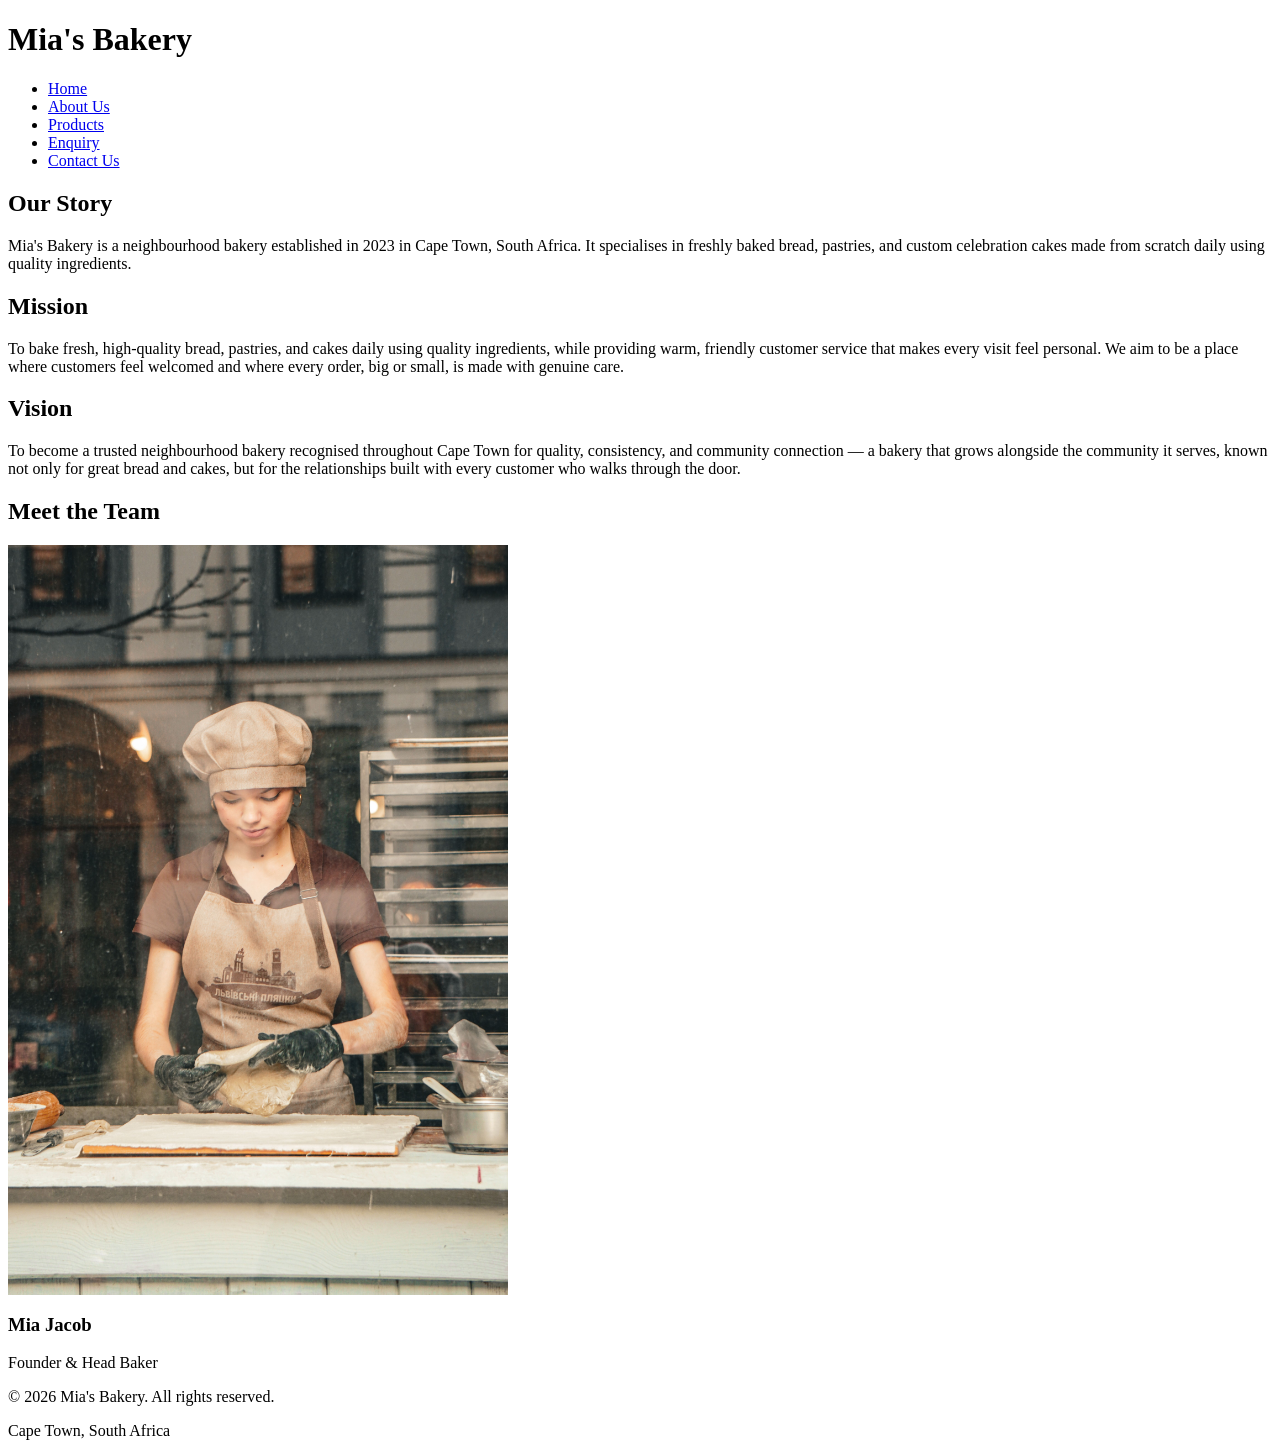
==== about.html @ 6510dd8f "Fix About Us content and add missing team photo" ====
<!DOCTYPE html>
<html lang="en">
<head>
  <meta charset="UTF-8">
  <meta name="viewport" content="width=device-width, initial-scale=1.0">
  <title>Mia's Bakery | About Us</title>
  <link rel="stylesheet" href="css/style.css">
</head>
<body>

  <header>
    <h1>Mia's Bakery</h1>
    <nav>
      <ul>
        <li><a href="index.html">Home</a></li>
        <li><a href="about.html">About Us</a></li>
        <li><a href="products.html">Products</a></li>
        <li><a href="enquiry.html">Enquiry</a></li>
        <li><a href="contact.html">Contact Us</a></li>
      </ul>
    </nav>
  </header>

  <main>

    <!-- History section -->
    <section id="history">
      <h2>Our Story</h2>
      <p>Mia's Bakery is a neighbourhood bakery established in 2023 in Cape Town, South Africa. It specialises in freshly baked bread, pastries, and custom celebration cakes made from scratch daily using quality ingredients.</p>
    </section>

    <!-- Mission and vision -->
    <section id="mission-vision">
      <h2>Mission</h2>
      <p>To bake fresh, high-quality bread, pastries, and cakes daily using quality ingredients, while providing warm, friendly customer service that makes every visit feel personal. We aim to be a place where customers feel welcomed and where every order, big or small, is made with genuine care.</p>

      <h2>Vision</h2>
      <p>To become a trusted neighbourhood bakery recognised throughout Cape Town for quality, consistency, and community connection — a bakery that grows alongside the community it serves, known not only for great bread and cakes, but for the relationships built with every customer who walks through the door.</p>
    </section>

    <!-- Team members placeholder -->
    <section id="team">
      <h2>Meet the Team</h2>
      <div class="team-member">
        <img src="images/team-portrait.jpg" alt="Baker kneading dough in an apron">
        <h3>Mia Jacob</h3>
        <p>Founder &amp; Head Baker</p>
      </div>
    </section>

  </main>

  <footer>
    <p>&copy; 2026 Mia's Bakery. All rights reserved.</p>
    <p>Cape Town, South Africa</p>
  </footer>

</body>
</html>
---- css/style.css ----
/* Styling for Mia's Bakery website — to be developed in Part 2 */

/* Basic image sizing so photos don't overflow the page before full Part 2 styling is applied */
img {
  max-width: 500px;
  width: 100%;
  height: auto;
  display: block;
}
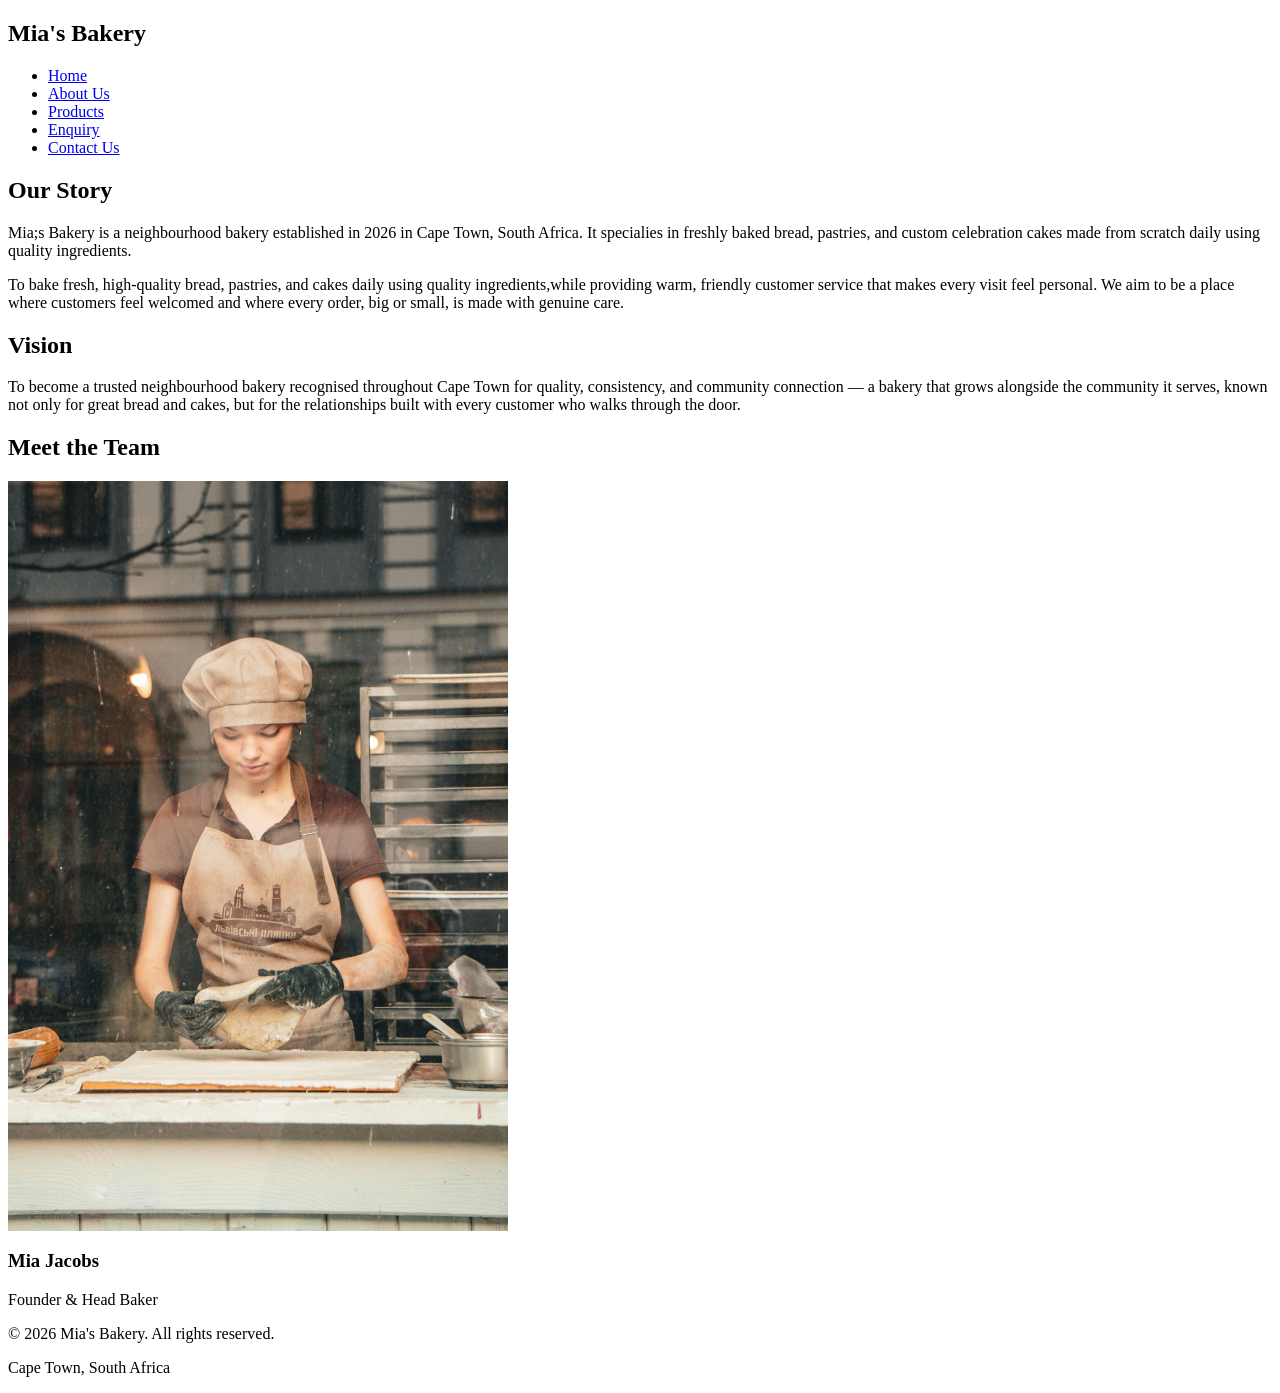
==== commit faa2cb74: "Rewrote HTML content for index, about, products, and enquiry pages" ====
--- a/about.html
+++ b/about.html
@@ -3,13 +3,14 @@
 <head>
   <meta charset="UTF-8">
   <meta name="viewport" content="width=device-width, initial-scale=1.0">
-  <title>Mia's Bakery | About Us</title>
+  <title>Mia's Bakery| About Us</title>
   <link rel="stylesheet" href="css/style.css">
 </head>
 <body>
 
-  <header>
-    <h1>Mia's Bakery</h1>
+  <!-- Header and navigation menu, presen on every page for consistent site-wide navigation -->
+   <head>
+    <h2>Mia's Bakery</h2>
     <nav>
       <ul>
         <li><a href="index.html">Home</a></li>
@@ -19,41 +20,40 @@
         <li><a href="contact.html">Contact Us</a></li>
       </ul>
     </nav>
-  </header>
+   </head>
+   <!-- Main content area for the About Us page -->
+    <main>
+      
+<!-- History scetion-->
+ <section id="history">
+  <h2>Our Story</h2>
+  <p>Mia;s Bakery is a neighbourhood bakery established in 2026 in Cape Town, South Africa. It specialies in freshly baked bread, pastries, and custom celebration cakes made from scratch daily using quality ingredients.</p>
+ </section>
 
-  <main>
+ <!-- Mission and Vision -->
+  <section id="mission-vision">
+    <p>To bake fresh, high-quality bread, pastries, and cakes daily using quality ingredients,while providing warm, friendly customer service that makes every visit feel personal. We aim to be a place where customers feel welcomed and where every order, big or small, is made with genuine care.</p>
 
-    <!-- History section -->
-    <section id="history">
-      <h2>Our Story</h2>
-      <p>Mia's Bakery is a neighbourhood bakery established in 2023 in Cape Town, South Africa. It specialises in freshly baked bread, pastries, and custom celebration cakes made from scratch daily using quality ingredients.</p>
-    </section>
+    <h2>Vision</h2>
+    <p>To become a trusted neighbourhood bakery recognised throughout Cape Town for quality, consistency, and community connection — a bakery that grows alongside the community it serves, known not only for great bread and cakes, but for the relationships built with every customer who walks through the door.</p>
+  </section>
 
-    <!-- Mission and vision -->
-    <section id="mission-vision">
-      <h2>Mission</h2>
-      <p>To bake fresh, high-quality bread, pastries, and cakes daily using quality ingredients, while providing warm, friendly customer service that makes every visit feel personal. We aim to be a place where customers feel welcomed and where every order, big or small, is made with genuine care.</p>
+  <!-- Team member -->
+   <section id="team">
+    <h2>Meet the Team</h2>
+    <div class="team member">
+      <img src="images/team-portrait.jpg"
+      alt="Baker kneading dough in an apron">
+      <h3>Mia Jacobs</h3>
+      <p>Founder &amp; Head Baker</p>
+    </div>
+   </section>
 
-      <h2>Vision</h2>
-      <p>To become a trusted neighbourhood bakery recognised throughout Cape Town for quality, consistency, and community connection — a bakery that grows alongside the community it serves, known not only for great bread and cakes, but for the relationships built with every customer who walks through the door.</p>
-    </section>
-
-    <!-- Team members placeholder -->
-    <section id="team">
-      <h2>Meet the Team</h2>
-      <div class="team-member">
-        <img src="images/team-portrait.jpg" alt="Baker kneading dough in an apron">
-        <h3>Mia Jacob</h3>
-        <p>Founder &amp; Head Baker</p>
-      </div>
-    </section>
-
-  </main>
-
-  <footer>
-    <p>&copy; 2026 Mia's Bakery. All rights reserved.</p>
-    <p>Cape Town, South Africa</p>
-  </footer>
-
+    </main>
+    <!-- Footer with contact details, present on every page -->
+     <footer>
+      <p>&copy; 2026 Mia's Bakery. All rights reserved.</p>
+      <p>Cape Town, South Africa</p>
+     </footer>
 </body>
-</html>
+</html>
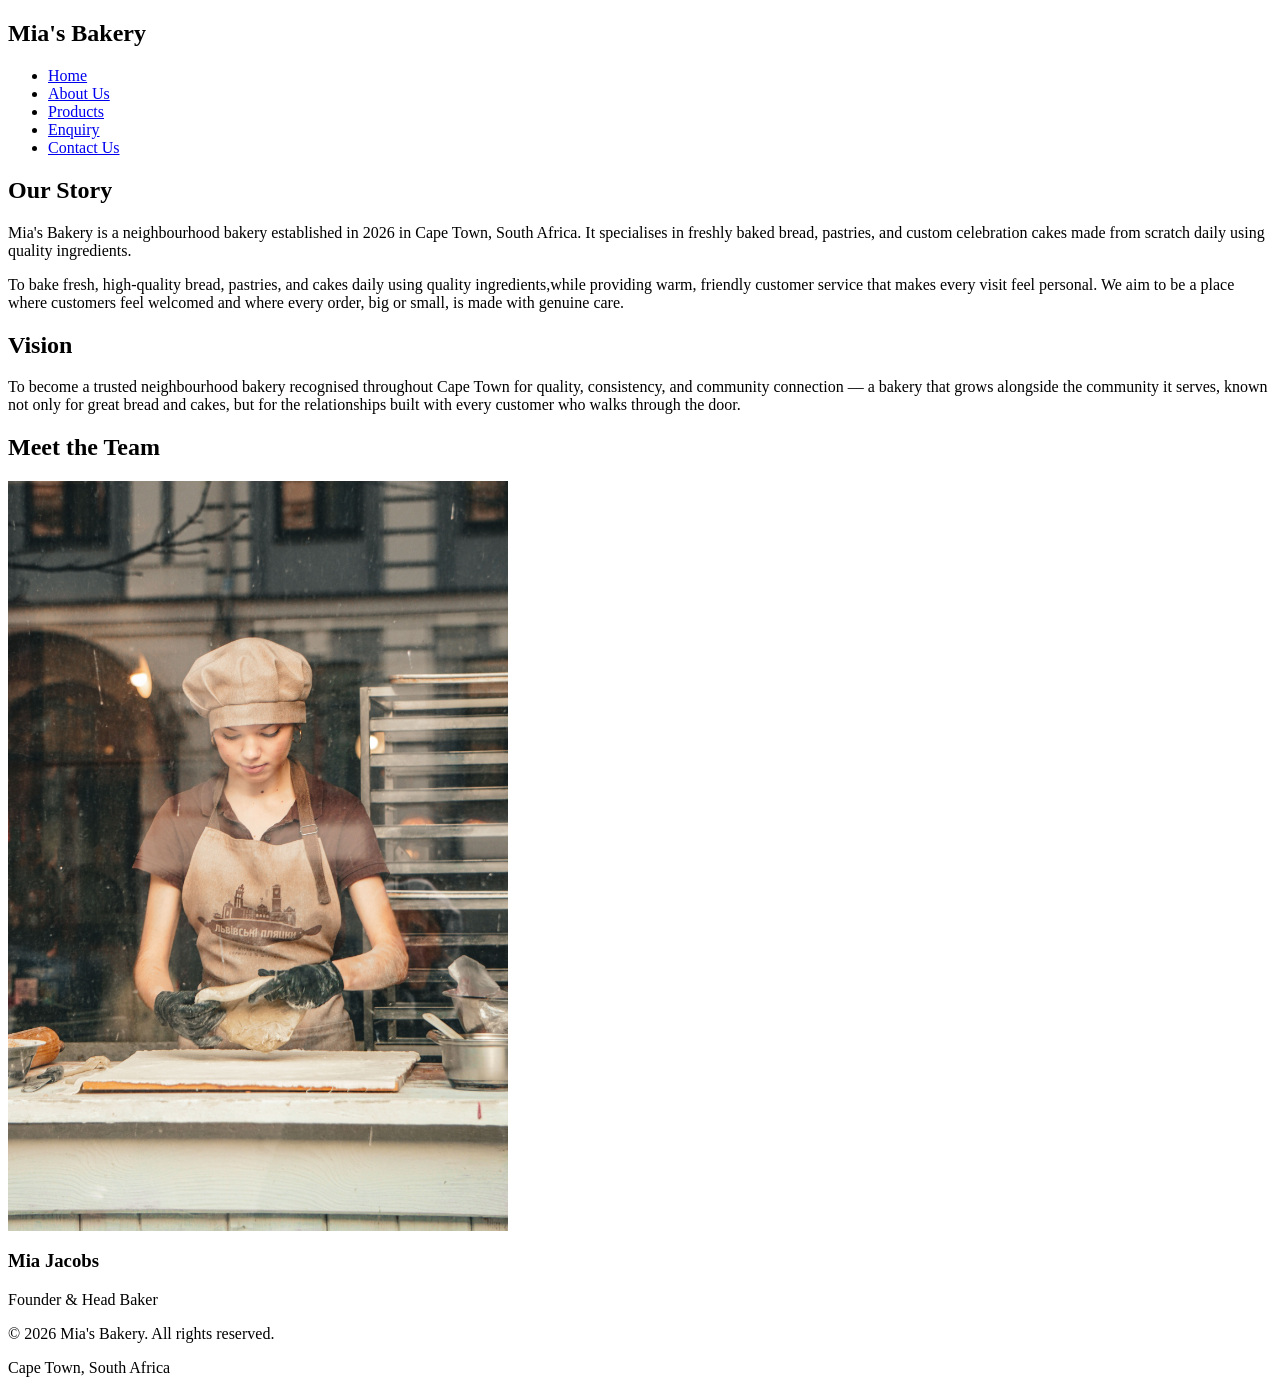
==== commit ec71766a: "Add sitemap and wireframe, update README, rewrite HTML content" ====
--- a/about.html
+++ b/about.html
@@ -27,7 +27,7 @@
 <!-- History scetion-->
  <section id="history">
   <h2>Our Story</h2>
-  <p>Mia;s Bakery is a neighbourhood bakery established in 2026 in Cape Town, South Africa. It specialies in freshly baked bread, pastries, and custom celebration cakes made from scratch daily using quality ingredients.</p>
+  <p>Mia's Bakery is a neighbourhood bakery established in 2026 in Cape Town, South Africa. It specialises in freshly baked bread, pastries, and custom celebration cakes made from scratch daily using quality ingredients.</p>
  </section>
 
  <!-- Mission and Vision -->
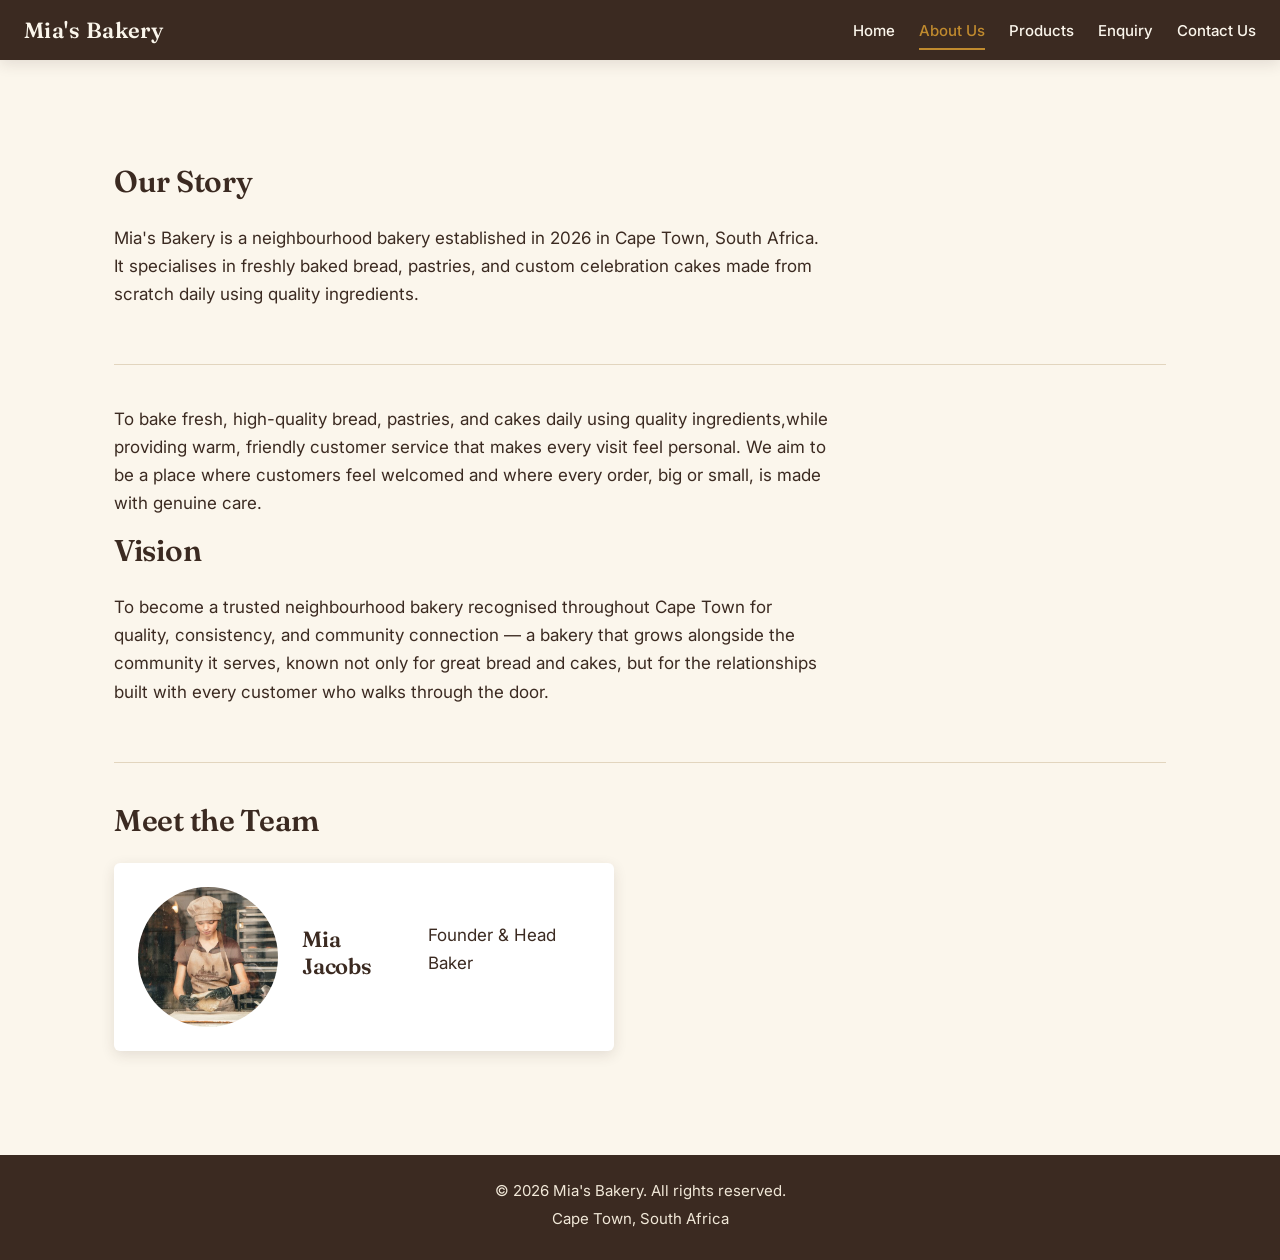
==== commit ec30a8ae: "Part 2: CSS styling, responsive design, and Part 1 corrections" ====
--- a/about.html
+++ b/about.html
@@ -4,23 +4,26 @@
   <meta charset="UTF-8">
   <meta name="viewport" content="width=device-width, initial-scale=1.0">
   <title>Mia's Bakery| About Us</title>
+  <link rel="preconnect" href="https://fonts.googleapis.com">
+  <link rel="preconnect" href="https://fonts.gstatic.com" crossorigin>
+  <link href="https://fonts.googleapis.com/css2?family=Fraunces:opsz,wght@9..144,400;9..144,600;9..144,700&family=Inter:wght@400;500;600&display=swap" rel="stylesheet">
   <link rel="stylesheet" href="css/style.css">
 </head>
 <body>
 
-  <!-- Header and navigation menu, presen on every page for consistent site-wide navigation -->
-   <head>
-    <h2>Mia's Bakery</h2>
+  <!-- Header and navigation menu, present on every page for consistent site-wide navigation -->
+   <header>
+    <h1>Mia's Bakery</h1>
     <nav>
       <ul>
         <li><a href="index.html">Home</a></li>
-        <li><a href="about.html">About Us</a></li>
+        <li><a href="about.html" class="active">About Us</a></li>
         <li><a href="products.html">Products</a></li>
         <li><a href="enquiry.html">Enquiry</a></li>
         <li><a href="contact.html">Contact Us</a></li>
       </ul>
     </nav>
-   </head>
+   </header>
    <!-- Main content area for the About Us page -->
     <main>
       
@@ -41,9 +44,11 @@
   <!-- Team member -->
    <section id="team">
     <h2>Meet the Team</h2>
-    <div class="team member">
-      <img src="images/team-portrait.jpg"
-      alt="Baker kneading dough in an apron">
+    <div class="team-member">
+      <img src="images/responsive/team-portrait-900.jpg"
+        srcset="images/responsive/team-portrait-480.jpg 480w, images/responsive/team-portrait-900.jpg 900w, images/responsive/team-portrait-1600.jpg 1600w"
+        sizes="(max-width: 600px) 90vw, 300px"
+        alt="Baker kneading dough in an apron">
       <h3>Mia Jacobs</h3>
       <p>Founder &amp; Head Baker</p>
     </div>
--- a/css/style.css
+++ b/css/style.css
@@ -1,9 +1,587 @@
-/* Styling for Mia's Bakery website — to be developed in Part 2 */
-
-/* Basic image sizing so photos don't overflow the page before full Part 2 styling is applied */
+/* =========================================================
+   MIA'S BAKERY — STYLESHEET
+   Part 2: CSS Styling and Responsive Design
+   Author: Sisanda Martins (ST10376718)
+   =========================================================
+   Contents:
+   1. CSS Reset
+   2. Design Tokens (custom properties)
+   3. Base Styles & Typography
+   4. Header & Navigation
+   5. Buttons
+   6. Hero Section (Home page)
+   7. Generic Content Sections
+   8. Products Page (grid layout)
+   9. About Page (history / mission-vision / team)
+   10. Contact Page (locations / map / form)
+   11. Forms (shared: Contact + Enquiry)
+   12. Footer
+   13. Responsive Design — Tablet & Mobile breakpoints
+   ========================================================= */
+
+
+/* ---------------------------------------------------------
+   1. CSS RESET
+   A minimal reset so the site looks consistent across
+   different browsers, which each ship different default
+   margins/paddings on elements like headings, lists and forms.
+--------------------------------------------------------- */
+*,
+*::before,
+*::after {
+  box-sizing: border-box; /* padding/border no longer add to element width — makes layout maths predictable */
+  margin: 0;
+  padding: 0;
+}
+
+html {
+  scroll-behavior: smooth;
+}
+
 img {
+  max-width: 100%;
+  height: auto;
+  display: block; /* removes the small gap browsers add under inline images */
+}
+
+ul {
+  list-style: none;
+}
+
+a {
+  text-decoration: none;
+  color: inherit;
+}
+
+button,
+input,
+select,
+textarea {
+  font: inherit; /* form elements don't inherit font by default in most browsers */
+}
+
+
+/* ---------------------------------------------------------
+   2. DESIGN TOKENS
+   Central place for the colour palette, type scale and
+   spacing scale. Changing a value here cascades through the
+   whole site — this is "the cascade" doing the heavy lifting
+   so we don't need to repeat values in dozens of selectors.
+--------------------------------------------------------- */
+:root {
+  /* Colour palette — warm bakery tones inspired by crust, dough and kraft packaging */
+  --colour-crust:      #3B2A21; /* dark roasted-crust brown — header/footer, headings */
+  --colour-crust-soft: #5C4433; /* lighter brown for secondary text on dark backgrounds */
+  --colour-cherry:     #7A2E27; /* deep cherry-compote red — primary accent, buttons, links */
+  --colour-cherry-dark:#5E211C; /* hover state for the cherry accent */
+  --colour-gold:       #C08A2E; /* toasted-crust gold — secondary accent, prices, highlights */
+  --colour-cream:      #FBF6EC; /* warm paper background */
+  --colour-cream-alt:  #F1E8D8; /* slightly deeper cream for alternating sections/cards */
+  --colour-white:      #FFFFFF;
+  --colour-border:     #E2D5BE;
+
+  /* Typography */
+  --font-display: "Fraunces", Georgia, serif;
+  --font-body: "Inter", -apple-system, BlinkMacSystemFont, "Segoe UI", sans-serif;
+
+  /* Type scale (rem-based so it responds to the user's browser font-size settings) */
+  --fs-sm:   0.9375rem;  /* 15px  — small print, labels */
+  --fs-base: 1.0625rem;  /* 17px  — body text */
+  --fs-md:   1.375rem;   /* 22px  — card titles */
+  --fs-lg:   1.875rem;   /* 30px  — section headings */
+  --fs-xl:   2.75rem;    /* 44px  — page/hero heading */
+  --fs-xxl:  3.5rem;     /* 56px  — hero heading on large screens */
+
+  /* Spacing scale (used for margin/padding/gap throughout) */
+  --space-1: 0.5rem;
+  --space-2: 1rem;
+  --space-3: 1.5rem;
+  --space-4: 2.5rem;
+  --space-5: 4rem;
+
+  /* Shared layout values */
+  --max-width: 1100px;
+  --radius: 6px;
+  --shadow: 0 4px 14px rgba(59, 42, 33, 0.12);
+}
+
+
+/* ---------------------------------------------------------
+   3. BASE STYLES & TYPOGRAPHY
+   Set once on body/headings and inherited everywhere else —
+   this is the cascade in action: one rule, site-wide effect.
+--------------------------------------------------------- */
+body {
+  font-family: var(--font-body);
+  font-size: var(--fs-base);
+  line-height: 1.65;
+  color: var(--colour-crust);
+  background-color: var(--colour-cream);
+}
+
+h1, h2, h3 {
+  font-family: var(--font-display);
+  font-weight: 600;
+  line-height: 1.2;
+  color: var(--colour-crust);
+  letter-spacing: -0.01em;
+}
+
+h2 {
+  font-size: var(--fs-lg);
+  margin-bottom: var(--space-3);
+}
+
+h3 {
+  font-size: var(--fs-md);
+  margin-bottom: var(--space-1);
+}
+
+p {
+  margin-bottom: var(--space-2);
+  max-width: 65ch; /* keeps paragraphs a comfortable reading width */
+}
+
+main {
+  display: block;
+  max-width: var(--max-width);
+  margin: 0 auto;
+  padding: var(--space-5) var(--space-3);
+}
+
+
+/* ---------------------------------------------------------
+   4. HEADER & NAVIGATION
+   Flexbox lays the logo and nav side by side and handles
+   vertical centring without any manual positioning.
+--------------------------------------------------------- */
+header {
+  background-color: var(--colour-crust);
+  color: var(--colour-cream);
+  position: sticky;
+  top: 0;
+  z-index: 10;
+  box-shadow: var(--shadow);
+}
+
+header,
+header nav ul {
+  display: flex;
+}
+
+header {
+  align-items: center;
+  justify-content: space-between;
+  flex-wrap: wrap;
+  padding: var(--space-2) var(--space-3);
+  gap: var(--space-2);
+}
+
+header h1 {
+  font-size: var(--fs-md);
+  color: var(--colour-cream);
+  letter-spacing: 0.02em;
+}
+
+header nav ul {
+  gap: var(--space-3);
+  flex-wrap: wrap;
+}
+
+header nav a {
+  font-size: var(--fs-sm);
+  font-weight: 500;
+  padding: var(--space-1) 0;
+  border-bottom: 2px solid transparent;
+  transition: border-color 0.2s ease, color 0.2s ease;
+}
+
+header nav a:hover,
+header nav a:focus-visible {
+  border-bottom-color: var(--colour-gold);
+  color: var(--colour-gold);
+}
+
+/* Highlights whichever page the visitor is currently on */
+header nav a.active {
+  border-bottom-color: var(--colour-gold);
+  color: var(--colour-gold);
+}
+
+
+/* ---------------------------------------------------------
+   5. BUTTONS
+   Shared button styling with clear interactive states, as
+   required by the brief (:hover, :focus, :active).
+--------------------------------------------------------- */
+.btn {
+  display: inline-block;
+  background-color: var(--colour-cherry);
+  color: var(--colour-white);
+  font-weight: 600;
+  font-size: var(--fs-sm);
+  padding: 0.85em 1.8em;
+  border-radius: var(--radius);
+  border: none;
+  cursor: pointer;
+  transition: background-color 0.2s ease, transform 0.15s ease;
+}
+
+.btn:hover,
+.btn:focus-visible {
+  background-color: var(--colour-cherry-dark);
+}
+
+.btn:active {
+  transform: translateY(1px);
+}
+
+.btn-secondary {
+  background-color: transparent;
+  color: var(--colour-cherry);
+  border: 2px solid var(--colour-cherry);
+}
+
+.btn-secondary:hover,
+.btn-secondary:focus-visible {
+  background-color: var(--colour-cherry);
+  color: var(--colour-white);
+}
+
+
+/* ---------------------------------------------------------
+   6. HERO SECTION (Home page)
+   CSS Grid stacks the image and the text card in the same
+   grid cell so the caption card overlaps the photograph —
+   the site's one distinctive signature element, styled like
+   a paper price-ticket pinned onto the display case photo.
+--------------------------------------------------------- */
+#hero {
+  display: grid;
+  grid-template-columns: 1fr;
+  grid-template-rows: 1fr;
+  min-height: 60vh;
+}
+
+#hero img,
+#hero .hero-content {
+  grid-column: 1;
+  grid-row: 1;
+}
+
+#hero img {
+  width: 100%;
+  height: 100%;
+  object-fit: cover;
+}
+
+#hero .hero-content {
+  align-self: end;
+  justify-self: start;
+  background-color: var(--colour-cream);
+  border-top: 4px solid var(--colour-gold);
+  box-shadow: var(--shadow);
+  max-width: 480px;
+  margin: 0 var(--space-3) var(--space-3);
+  padding: var(--space-3);
+}
+
+#hero .hero-content h2 {
+  font-size: var(--fs-xl);
+  margin-bottom: var(--space-2);
+}
+
+
+/* ---------------------------------------------------------
+   7. GENERIC CONTENT SECTIONS
+   Applies to #intro and #highlights on the home page, plus
+   #history, #mission-vision on the About page — one set of
+   selectors styling several sections (cascade again).
+--------------------------------------------------------- */
+#intro,
+#highlights,
+#history,
+#mission-vision {
+  padding: var(--space-4) 0;
+  border-bottom: 1px solid var(--colour-border);
+}
+
+#highlights ul {
+  display: flex;
+  gap: var(--space-2);
+  flex-wrap: wrap;
+  margin: var(--space-2) 0 var(--space-3);
+}
+
+#highlights li {
+  background-color: var(--colour-cream-alt);
+  border: 1px solid var(--colour-border);
+  border-radius: var(--radius);
+  padding: var(--space-1) var(--space-3);
+  font-weight: 500;
+}
+
+
+/* ---------------------------------------------------------
+   8. PRODUCTS PAGE — CSS GRID LAYOUT
+--------------------------------------------------------- */
+.product-grid {
+  display: grid;
+  grid-template-columns: repeat(3, 1fr);
+  gap: var(--space-3);
+  margin-top: var(--space-4);
+}
+
+.product {
+  background-color: var(--colour-white);
+  border-radius: var(--radius);
+  overflow: hidden;
+  box-shadow: var(--shadow);
+  display: flex;
+  flex-direction: column;
+  transition: transform 0.2s ease, box-shadow 0.2s ease;
+}
+
+.product:hover {
+  transform: translateY(-4px);
+  box-shadow: 0 8px 20px rgba(59, 42, 33, 0.18);
+}
+
+.product img {
+  aspect-ratio: 4 / 3;
+  object-fit: cover;
+}
+
+.product h3,
+.product p {
+  padding-left: var(--space-2);
+  padding-right: var(--space-2);
+}
+
+.product h3 {
+  margin-top: var(--space-2);
+}
+
+.price {
+  display: inline-block;
+  align-self: flex-start;
+  margin: var(--space-1) var(--space-2) var(--space-2);
+  background-color: var(--colour-gold);
+  color: var(--colour-crust);
+  font-weight: 600;
+  font-size: var(--fs-sm);
+  padding: 0.3em 0.9em;
+  border-radius: 999px; /* pill-shaped price tag */
+}
+
+
+/* ---------------------------------------------------------
+   9. ABOUT PAGE — TEAM MEMBER CARD
+--------------------------------------------------------- */
+#team {
+  padding: var(--space-4) 0;
+}
+
+.team-member {
+  display: flex;
+  align-items: center;
+  gap: var(--space-3);
+  background-color: var(--colour-white);
+  border-radius: var(--radius);
+  box-shadow: var(--shadow);
+  padding: var(--space-3);
   max-width: 500px;
+}
+
+.team-member img {
+  width: 140px;
+  height: 140px;
+  border-radius: 50%;
+  object-fit: cover;
+  flex-shrink: 0;
+}
+
+
+/* ---------------------------------------------------------
+   10. CONTACT PAGE — LOCATIONS & MAP
+--------------------------------------------------------- */
+#locations {
+  display: flex;
+  gap: var(--space-3);
+  flex-wrap: wrap;
+  margin-bottom: var(--space-4);
+}
+
+.location {
+  background-color: var(--colour-white);
+  border-left: 4px solid var(--colour-gold);
+  border-radius: var(--radius);
+  box-shadow: var(--shadow);
+  padding: var(--space-3);
+  flex: 1 1 280px;
+}
+
+#map {
+  background-color: var(--colour-cream-alt);
+  border: 1px dashed var(--colour-border);
+  border-radius: var(--radius);
+  padding: var(--space-4);
+  text-align: center;
+  margin-bottom: var(--space-4);
+}
+
+
+/* ---------------------------------------------------------
+   11. FORMS (shared by Contact + Enquiry pages)
+--------------------------------------------------------- */
+.site-form {
+  display: flex;
+  flex-direction: column;
+  gap: var(--space-1);
+  max-width: 500px;
+  background-color: var(--colour-white);
+  border-radius: var(--radius);
+  box-shadow: var(--shadow);
+  padding: var(--space-3);
+}
+
+.site-form label {
+  font-weight: 600;
+  font-size: var(--fs-sm);
+  margin-top: var(--space-1);
+}
+
+.site-form input,
+.site-form select,
+.site-form textarea {
   width: 100%;
-  height: auto;
-  display: block;
-}
+  padding: 0.7em;
+  border: 1px solid var(--colour-border);
+  border-radius: var(--radius);
+  background-color: var(--colour-cream);
+  color: var(--colour-crust);
+  transition: border-color 0.2s ease, box-shadow 0.2s ease;
+}
+
+.site-form input:focus,
+.site-form select:focus,
+.site-form textarea:focus {
+  outline: none;
+  border-color: var(--colour-cherry);
+  box-shadow: 0 0 0 3px rgba(122, 46, 39, 0.15);
+}
+
+.site-form button {
+  margin-top: var(--space-2);
+  align-self: flex-start;
+  background-color: var(--colour-cherry);
+  color: var(--colour-white);
+  font-weight: 600;
+  padding: 0.85em 1.8em;
+  border: none;
+  border-radius: var(--radius);
+  cursor: pointer;
+  transition: background-color 0.2s ease;
+}
+
+.site-form button:hover,
+.site-form button:focus-visible {
+  background-color: var(--colour-cherry-dark);
+}
+
+.site-form button:active {
+  transform: translateY(1px);
+}
+
+
+/* ---------------------------------------------------------
+   12. FOOTER
+--------------------------------------------------------- */
+footer {
+  background-color: var(--colour-crust);
+  color: var(--colour-cream-alt);
+  text-align: center;
+  padding: var(--space-3);
+  font-size: var(--fs-sm);
+}
+
+footer p {
+  max-width: none;
+  margin-bottom: 0.25rem;
+}
+
+
+/* ===========================================================
+   13. RESPONSIVE DESIGN
+   Desktop styles above are the default. These media queries
+   adapt the layout down for tablet and mobile breakpoints,
+   switching multi-column layouts to single-column, and
+   reducing font sizes and spacing for smaller viewports.
+   =========================================================== */
+
+/* ---- Tablet: 900px and below ---- */
+@media (max-width: 900px) {
+  :root {
+    --fs-xl: 2.25rem;
+    --fs-lg: 1.6rem;
+  }
+
+  .product-grid {
+    grid-template-columns: repeat(2, 1fr); /* 3 columns -> 2 on tablet */
+  }
+
+  #hero {
+    min-height: 50vh;
+  }
+
+  #hero .hero-content {
+    max-width: 90%;
+  }
+}
+
+/* ---- Mobile: 600px and below ---- */
+@media (max-width: 600px) {
+  :root {
+    --fs-xl: 1.85rem;
+    --fs-lg: 1.4rem;
+    --fs-md: 1.2rem;
+  }
+
+  main {
+    padding: var(--space-4) var(--space-2);
+  }
+
+  /* Header stacks the logo above the nav instead of sitting side by side */
+  header {
+    flex-direction: column;
+    align-items: flex-start;
+  }
+
+  header nav ul {
+    gap: var(--space-2);
+    width: 100%;
+    justify-content: space-between;
+  }
+
+  .product-grid {
+    grid-template-columns: 1fr; /* single column on mobile */
+  }
+
+  #locations {
+    flex-direction: column;
+  }
+
+  .team-member {
+    flex-direction: column;
+    text-align: center;
+  }
+
+  #hero .hero-content {
+    margin: 0 var(--space-2) var(--space-2);
+    padding: var(--space-2);
+  }
+
+  #hero .hero-content h2 {
+    font-size: var(--fs-xl);
+  }
+}
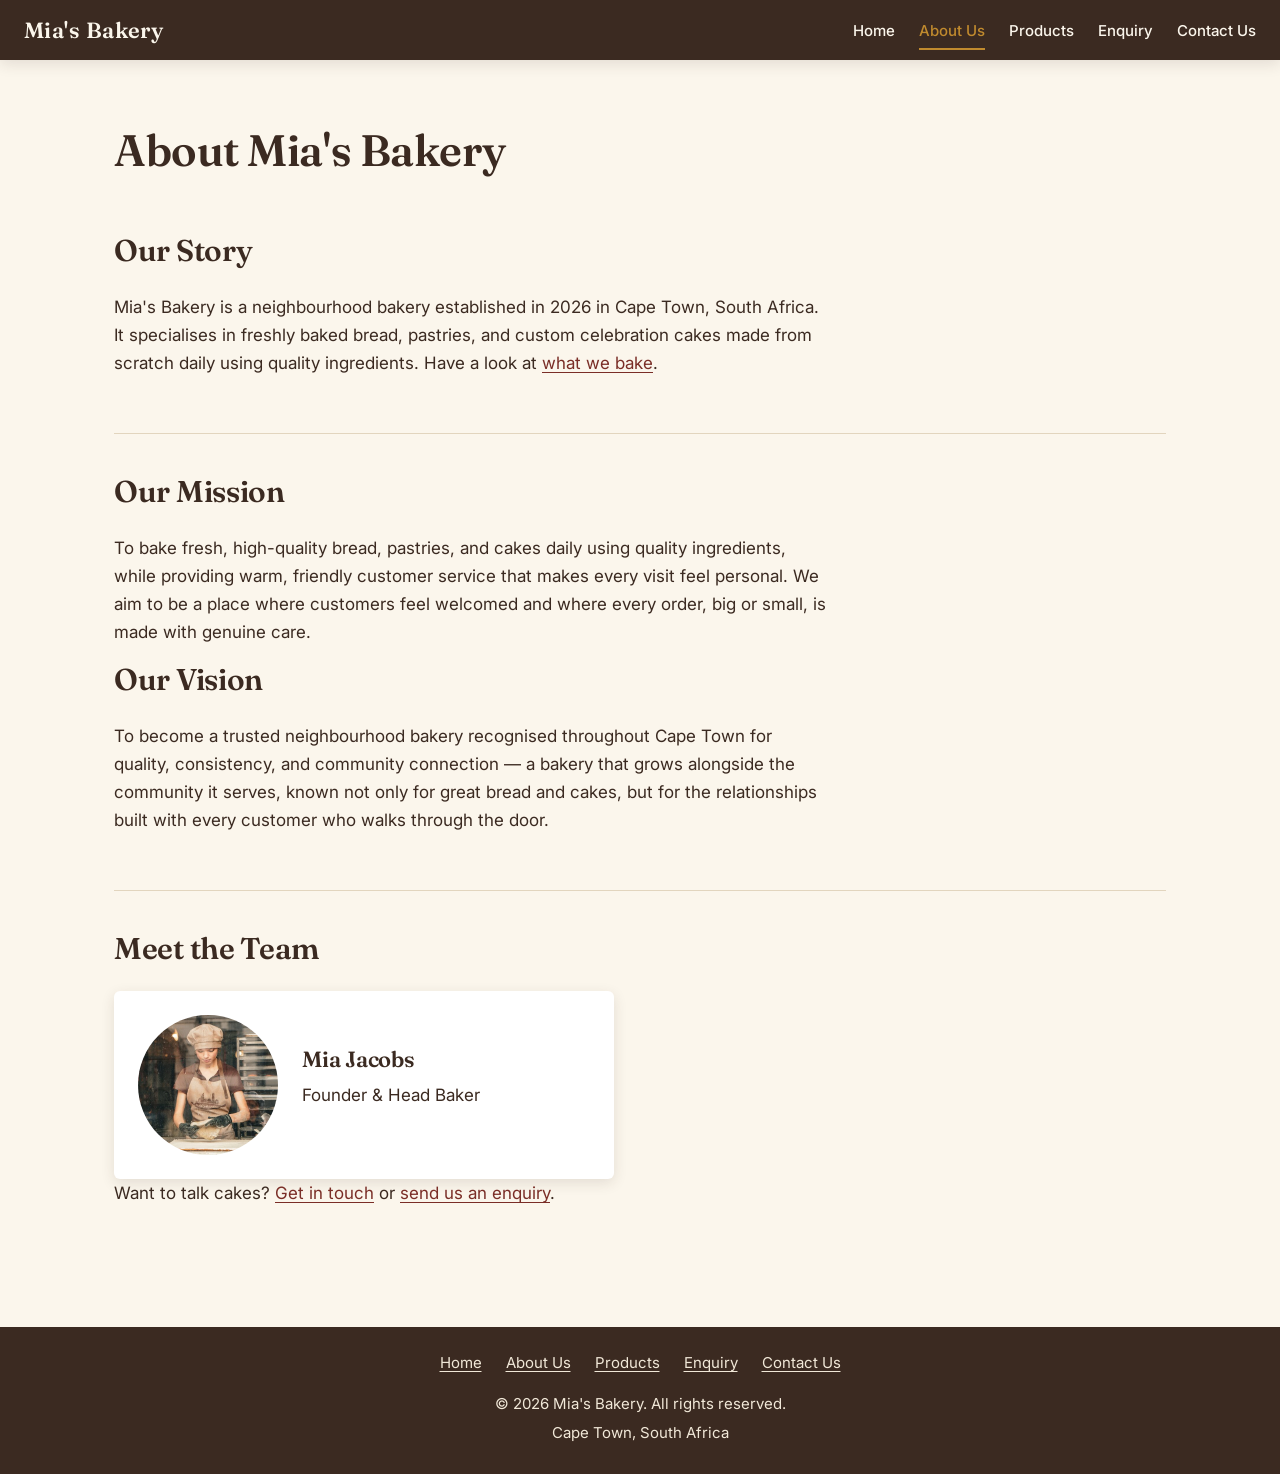
==== commit 592e6dca: "Part 3: JavaScript features, form validation, SEO and Part 2 feedback fixes" ====
--- a/about.html
+++ b/about.html
@@ -3,62 +3,104 @@
 <head>
   <meta charset="UTF-8">
   <meta name="viewport" content="width=device-width, initial-scale=1.0">
-  <title>Mia's Bakery| About Us</title>
+  <title>About Us | Mia's Bakery, a Cape Town Neighbourhood Bakery</title>
+  <meta name="description" content="Meet Mia's Bakery: our story, mission and vision, and the baker behind our fresh bread, pastries and celebration cakes in Cape Town.">
+  <meta name="author" content="Mia's Bakery">
+  <meta name="theme-color" content="#3B2A21">
+  <link rel="canonical" href="https://sanda218.github.io/Sisanda/about.html">
+
+  <!-- Open Graph / social sharing (off-page SEO) -->
+  <meta property="og:type" content="website">
+  <meta property="og:site_name" content="Mia's Bakery">
+  <meta property="og:title" content="About Us | Mia's Bakery, a Cape Town Neighbourhood Bakery">
+  <meta property="og:description" content="Meet Mia's Bakery: our story, mission and vision, and the baker behind our fresh bread, pastries and celebration cakes in Cape Town.">
+  <meta property="og:url" content="https://sanda218.github.io/Sisanda/about.html">
+  <meta property="og:image" content="https://sanda218.github.io/Sisanda/images/responsive/product-bread-1600.jpg">
+  <meta property="og:image:alt" content="Sliced sourdough bread loaves on a wooden board">
+  <meta name="twitter:card" content="summary_large_image">
+
+  <link rel="icon" href="data:image/svg+xml,%3Csvg xmlns='http://www.w3.org/2000/svg' viewBox='0 0 100 100'%3E%3Ctext y='.9em' font-size='90'%3E%F0%9F%A5%90%3C/text%3E%3C/svg%3E">
+  <!-- Adds a "js" class so CSS can show JavaScript-only features (hamburger menu, accordion) without hiding content for visitors with JavaScript off -->
+  <script>document.documentElement.classList.add('js');</script>
   <link rel="preconnect" href="https://fonts.googleapis.com">
   <link rel="preconnect" href="https://fonts.gstatic.com" crossorigin>
   <link href="https://fonts.googleapis.com/css2?family=Fraunces:opsz,wght@9..144,400;9..144,600;9..144,700&family=Inter:wght@400;500;600&display=swap" rel="stylesheet">
   <link rel="stylesheet" href="css/style.css">
 </head>
 <body>
+  <a class="skip-link" href="#main">Skip to main content</a>
 
   <!-- Header and navigation menu, present on every page for consistent site-wide navigation -->
-   <header>
-    <h1>Mia's Bakery</h1>
-    <nav>
+  <header>
+    <a class="brand" href="index.html">Mia's Bakery</a>
+    <!-- Hamburger toggle: only visible on mobile (see CSS); script.js opens and closes the menu -->
+    <button class="nav-toggle" type="button" aria-expanded="false" aria-controls="site-nav" aria-label="Open menu">
+      <span class="nav-toggle-bar"></span>
+      <span class="nav-toggle-bar"></span>
+      <span class="nav-toggle-bar"></span>
+    </button>
+    <nav id="site-nav" aria-label="Main">
       <ul>
         <li><a href="index.html">Home</a></li>
-        <li><a href="about.html" class="active">About Us</a></li>
+        <li><a href="about.html" class="active" aria-current="page">About Us</a></li>
         <li><a href="products.html">Products</a></li>
         <li><a href="enquiry.html">Enquiry</a></li>
         <li><a href="contact.html">Contact Us</a></li>
       </ul>
     </nav>
-   </header>
-   <!-- Main content area for the About Us page -->
-    <main>
-      
-<!-- History scetion-->
- <section id="history">
-  <h2>Our Story</h2>
-  <p>Mia's Bakery is a neighbourhood bakery established in 2026 in Cape Town, South Africa. It specialises in freshly baked bread, pastries, and custom celebration cakes made from scratch daily using quality ingredients.</p>
- </section>
+  </header>
 
- <!-- Mission and Vision -->
-  <section id="mission-vision">
-    <p>To bake fresh, high-quality bread, pastries, and cakes daily using quality ingredients,while providing warm, friendly customer service that makes every visit feel personal. We aim to be a place where customers feel welcomed and where every order, big or small, is made with genuine care.</p>
+  <!-- Main content area for the About Us page -->
+  <main id="main">
 
-    <h2>Vision</h2>
-    <p>To become a trusted neighbourhood bakery recognised throughout Cape Town for quality, consistency, and community connection — a bakery that grows alongside the community it serves, known not only for great bread and cakes, but for the relationships built with every customer who walks through the door.</p>
-  </section>
+    <h1>About Mia's Bakery</h1>
 
-  <!-- Team member -->
-   <section id="team">
-    <h2>Meet the Team</h2>
-    <div class="team-member">
-      <img src="images/responsive/team-portrait-900.jpg"
-        srcset="images/responsive/team-portrait-480.jpg 480w, images/responsive/team-portrait-900.jpg 900w, images/responsive/team-portrait-1600.jpg 1600w"
-        sizes="(max-width: 600px) 90vw, 300px"
-        alt="Baker kneading dough in an apron">
-      <h3>Mia Jacobs</h3>
-      <p>Founder &amp; Head Baker</p>
-    </div>
-   </section>
+    <!-- History section -->
+    <section id="history" class="reveal">
+      <h2>Our Story</h2>
+      <p>Mia's Bakery is a neighbourhood bakery established in 2026 in Cape Town, South Africa. It specialises in freshly baked bread, pastries, and custom celebration cakes made from scratch daily using quality ingredients. Have a look at <a href="products.html">what we bake</a>.</p>
+    </section>
 
-    </main>
-    <!-- Footer with contact details, present on every page -->
-     <footer>
-      <p>&copy; 2026 Mia's Bakery. All rights reserved.</p>
-      <p>Cape Town, South Africa</p>
-     </footer>
+    <!-- Mission and Vision -->
+    <section id="mission-vision" class="reveal">
+      <h2>Our Mission</h2>
+      <p>To bake fresh, high-quality bread, pastries, and cakes daily using quality ingredients, while providing warm, friendly customer service that makes every visit feel personal. We aim to be a place where customers feel welcomed and where every order, big or small, is made with genuine care.</p>
+
+      <h2>Our Vision</h2>
+      <p>To become a trusted neighbourhood bakery recognised throughout Cape Town for quality, consistency, and community connection &mdash; a bakery that grows alongside the community it serves, known not only for great bread and cakes, but for the relationships built with every customer who walks through the door.</p>
+    </section>
+
+    <!-- Team member -->
+    <section id="team" class="reveal">
+      <h2>Meet the Team</h2>
+      <div class="team-member">
+        <img src="images/responsive/team-portrait-900.jpg"
+          srcset="images/responsive/team-portrait-480.jpg 480w, images/responsive/team-portrait-900.jpg 900w, images/responsive/team-portrait-1600.jpg 1600w"
+          sizes="(max-width: 600px) 90vw, 300px"
+          width="900" height="1350" loading="lazy" decoding="async"
+          alt="Mia Jacobs, founder and head baker, kneading dough in an apron">
+        <div>
+          <h3>Mia Jacobs</h3>
+          <p>Founder &amp; Head Baker</p>
+        </div>
+      </div>
+      <p>Want to talk cakes? <a href="contact.html">Get in touch</a> or <a href="enquiry.html">send us an enquiry</a>.</p>
+    </section>
+
+  </main>
+
+  <!-- Footer with contact details and internal links, present on every page -->
+  <footer>
+    <nav class="footer-nav" aria-label="Footer">
+      <a href="index.html">Home</a>
+      <a href="about.html">About Us</a>
+      <a href="products.html">Products</a>
+      <a href="enquiry.html">Enquiry</a>
+      <a href="contact.html">Contact Us</a>
+    </nav>
+    <p>&copy; 2026 Mia's Bakery. All rights reserved.</p>
+    <p>Cape Town, South Africa</p>
+  </footer>
+  <script src="js/script.js" defer></script>
 </body>
-</html>+</html>
--- a/css/style.css
+++ b/css/style.css
@@ -127,6 +127,11 @@
   letter-spacing: -0.01em;
 }
 
+h1 {
+  font-size: var(--fs-xl);
+  margin-bottom: var(--space-2);
+}
+
 h2 {
   font-size: var(--fs-lg);
   margin-bottom: var(--space-3);
@@ -177,8 +182,11 @@
   gap: var(--space-2);
 }
 
-header h1 {
+.brand {
+  font-family: var(--font-display);
+  font-weight: 600;
   font-size: var(--fs-md);
+  line-height: 1.2;
   color: var(--colour-cream);
   letter-spacing: 0.02em;
 }
@@ -286,7 +294,7 @@
   padding: var(--space-3);
 }
 
-#hero .hero-content h2 {
+#hero .hero-content h1 {
   font-size: var(--fs-xl);
   margin-bottom: var(--space-2);
 }
@@ -352,14 +360,16 @@
   object-fit: cover;
 }
 
-.product h3,
+.product h2,
 .product p {
   padding-left: var(--space-2);
   padding-right: var(--space-2);
 }
 
-.product h3 {
+.product h2 {
+  font-size: var(--fs-md);
   margin-top: var(--space-2);
+  margin-bottom: var(--space-1);
 }
 
 .price {
@@ -551,10 +561,10 @@
     padding: var(--space-4) var(--space-2);
   }
 
-  /* Header stacks the logo above the nav instead of sitting side by side */
-  header {
-    flex-direction: column;
-    align-items: flex-start;
+  /* Header: brand and hamburger share the first row; the menu drops down below.
+     Without JavaScript the links simply wrap and stay visible. */
+  header nav {
+    flex-basis: 100%;
   }
 
   header nav ul {
@@ -563,6 +573,30 @@
     justify-content: space-between;
   }
 
+  .js .nav-toggle {
+    display: inline-flex;
+  }
+
+  .js header nav {
+    display: none;
+  }
+
+  .js header nav.is-open {
+    display: block;
+  }
+
+  .js header nav ul {
+    flex-direction: column;
+    gap: 0;
+    border-top: 1px solid var(--colour-crust-soft);
+  }
+
+  .js header nav a {
+    display: block;
+    padding: var(--space-2) 0;
+    border-bottom: 1px solid var(--colour-crust-soft);
+  }
+
   .product-grid {
     grid-template-columns: 1fr; /* single column on mobile */
   }
@@ -581,7 +615,740 @@
     padding: var(--space-2);
   }
 
-  #hero .hero-content h2 {
+  #hero .hero-content h1 {
     font-size: var(--fs-xl);
   }
 }
+
+
+/* ===========================================================
+   14. PART 3 ADDITIONS
+   Everything below supports the Part 3 JavaScript features:
+   hamburger menu, scroll animations, product search, gallery
+   lightbox, accordion, interactive map and form validation.
+   It reuses the Part 2 design tokens (colours, spacing, type)
+   so the new components match the rest of the site.
+   =========================================================== */
+
+:root {
+  --colour-error:   #A3261F;  /* validation errors (passes contrast on white) */
+  --colour-success: #2F6B3A;  /* success / available messages */
+}
+
+/* ---------------------------------------------------------
+   14.1 Accessibility helpers
+--------------------------------------------------------- */
+.skip-link {
+  position: absolute;
+  left: var(--space-2);
+  top: -4rem;
+  background-color: var(--colour-gold);
+  color: var(--colour-crust);
+  font-weight: 600;
+  padding: var(--space-1) var(--space-2);
+  border-radius: var(--radius);
+  z-index: 100;
+  transition: top 0.2s ease;
+}
+
+.skip-link:focus {
+  top: var(--space-1);
+}
+
+/* Visible keyboard focus everywhere (links and buttons) */
+a:focus-visible,
+button:focus-visible,
+summary:focus-visible {
+  outline: 3px solid var(--colour-gold);
+  outline-offset: 3px;
+}
+
+main a:not(.btn):not(.gallery-item) {
+  color: var(--colour-cherry);
+  text-decoration: underline;
+  text-underline-offset: 3px;
+}
+
+main a:not(.btn):not(.gallery-item):hover {
+  color: var(--colour-cherry-dark);
+}
+
+/* ---------------------------------------------------------
+   14.2 Hamburger toggle (shown on mobile only, see section 13)
+--------------------------------------------------------- */
+.nav-toggle {
+  display: none;
+  flex-direction: column;
+  justify-content: center;
+  gap: 5px;
+  width: 2.75rem;
+  height: 2.75rem;
+  padding: 0.6rem;
+  background: transparent;
+  border: 1px solid var(--colour-crust-soft);
+  border-radius: var(--radius);
+  cursor: pointer;
+}
+
+.nav-toggle-bar {
+  display: block;
+  height: 2px;
+  background-color: var(--colour-cream);
+  border-radius: 2px;
+  transition: transform 0.25s ease, opacity 0.2s ease;
+}
+
+/* Bars animate into an X while the menu is open */
+.nav-toggle[aria-expanded="true"] .nav-toggle-bar:nth-child(1) {
+  transform: translateY(7px) rotate(45deg);
+}
+
+.nav-toggle[aria-expanded="true"] .nav-toggle-bar:nth-child(2) {
+  opacity: 0;
+}
+
+.nav-toggle[aria-expanded="true"] .nav-toggle-bar:nth-child(3) {
+  transform: translateY(-7px) rotate(-45deg);
+}
+
+/* ---------------------------------------------------------
+   14.2b Hero height and gallery spacing
+   The hero photo is a tall portrait image, so the hero is given a
+   fixed, screen-relative height and the photo is cropped to fit
+   (object-fit: cover). Without this the hero is taller than the
+   screen and pushes the rest of the page out of sight.
+--------------------------------------------------------- */
+#hero {
+  height: clamp(420px, 70vh, 720px);
+  min-height: 0;
+  overflow: hidden;
+  border-radius: var(--radius);
+  grid-template-rows: minmax(0, 1fr); /* lets the row shrink below the tall photo's natural height */
+  margin-bottom: var(--space-3);
+}
+
+#hero img {
+  min-height: 0;
+  object-position: center 40%;
+}
+
+#gallery {
+  padding: var(--space-4) 0 0;
+}
+
+/* ---------------------------------------------------------
+   14.3 Animations and transitions
+--------------------------------------------------------- */
+@keyframes fade-up {
+  from { opacity: 0; transform: translateY(14px); }
+  to   { opacity: 1; transform: none; }
+}
+
+@keyframes fade-in {
+  from { opacity: 0; }
+  to   { opacity: 1; }
+}
+
+#hero .hero-content {
+  animation: fade-up 0.7s ease both;
+}
+
+/* Sections fade up as they scroll into view (only when JavaScript is on) */
+.js .reveal {
+  opacity: 0;
+  transform: translateY(18px);
+  transition: opacity 0.6s ease, transform 0.6s ease;
+}
+
+.js .reveal.is-visible {
+  opacity: 1;
+  transform: none;
+}
+
+/* ---------------------------------------------------------
+   14.4 Footer links and general helpers
+--------------------------------------------------------- */
+.footer-nav {
+  display: flex;
+  justify-content: center;
+  flex-wrap: wrap;
+  gap: var(--space-1) var(--space-3);
+  margin-bottom: var(--space-2);
+}
+
+.footer-nav a {
+  text-decoration: underline;
+  text-underline-offset: 3px;
+}
+
+.footer-nav a:hover,
+.footer-nav a:focus-visible {
+  color: var(--colour-gold);
+}
+
+.btn-small {
+  font-size: 0.875rem;
+  padding: 0.55em 1.2em;
+}
+
+.link-button {
+  background: none;
+  border: none;
+  padding: 0;
+  color: var(--colour-cherry);
+  text-decoration: underline;
+  text-underline-offset: 3px;
+  cursor: pointer;
+}
+
+/* ---------------------------------------------------------
+   14.5 Products page: search, filter, sort
+--------------------------------------------------------- */
+.filters {
+  display: flex;
+  flex-wrap: wrap;
+  align-items: flex-end;
+  gap: var(--space-2);
+  margin-top: var(--space-3);
+  padding: var(--space-3);
+  background-color: var(--colour-white);
+  border-radius: var(--radius);
+  box-shadow: var(--shadow);
+}
+
+.filters .field {
+  flex: 1 1 180px;
+}
+
+.filters label {
+  font-weight: 600;
+  font-size: var(--fs-sm);
+}
+
+.filters input,
+.filters select {
+  width: 100%;
+  height: 2.9rem; /* same height for the search box and both dropdowns so labels line up */
+  padding: 0 0.7em;
+  border: 1px solid var(--colour-border);
+  border-radius: var(--radius);
+  background-color: var(--colour-cream);
+  color: var(--colour-crust);
+}
+
+.filters input:focus,
+.filters select:focus {
+  outline: none;
+  border-color: var(--colour-cherry);
+  box-shadow: 0 0 0 3px rgba(122, 46, 39, 0.15);
+}
+
+.result-count {
+  margin-top: var(--space-3);
+  font-size: var(--fs-sm);
+  color: var(--colour-crust-soft);
+}
+
+.no-results {
+  margin-top: var(--space-3);
+}
+
+.product-grid {
+  margin-top: var(--space-3);
+}
+
+.product-meta {
+  display: flex;
+  align-items: center;
+  justify-content: space-between;
+  gap: var(--space-1);
+  padding: 0 var(--space-2) var(--space-2);
+  margin-top: auto;
+}
+
+.product-meta .price {
+  margin: 0;
+}
+
+.tag {
+  display: inline-block;
+  align-self: flex-start;
+  margin: var(--space-2) var(--space-2) 0;
+  padding: 0.15em 0.7em;
+  font-size: 0.8125rem;
+  font-weight: 600;
+  letter-spacing: 0.03em;
+  text-transform: uppercase;
+  color: var(--colour-cherry);
+  border: 1px solid var(--colour-border);
+  border-radius: 999px;
+}
+
+.product.reveal:nth-child(3n + 2) { transition-delay: 0.08s; }
+.product.reveal:nth-child(3n + 3) { transition-delay: 0.16s; }
+
+/* ---------------------------------------------------------
+   14.6 Home page: gallery and lightbox
+--------------------------------------------------------- */
+.gallery-grid {
+  display: grid;
+  grid-template-columns: repeat(4, 1fr);
+  gap: var(--space-2);
+  margin-top: var(--space-2);
+}
+
+.gallery-item {
+  display: block;
+  aspect-ratio: 1 / 1;
+  overflow: hidden;
+  border-radius: var(--radius);
+  box-shadow: var(--shadow);
+}
+
+.gallery-item img {
+  width: 100%;
+  height: 100%;
+  object-fit: cover;
+  transition: transform 0.35s ease;
+}
+
+.gallery-item:hover img,
+.gallery-item:focus-visible img {
+  transform: scale(1.06);
+}
+
+.lightbox {
+  border: none;
+  padding: 0;
+  background: transparent;
+  max-width: min(92vw, 1000px);
+  max-height: 92vh;
+  margin: auto;
+  overflow: visible;
+  color: var(--colour-cream);
+}
+
+.lightbox::backdrop {
+  background-color: rgba(30, 20, 15, 0.88);
+}
+
+.lightbox[open] {
+  animation: fade-in 0.25s ease;
+}
+
+.lightbox figure {
+  display: flex;
+  flex-direction: column;
+  align-items: center;
+  gap: var(--space-1);
+}
+
+.lightbox img {
+  max-width: 100%;
+  max-height: 78vh;
+  width: auto;
+  height: auto;
+  object-fit: contain;
+  border-radius: var(--radius);
+}
+
+.lightbox figcaption {
+  font-size: var(--fs-sm);
+  text-align: center;
+}
+
+.lb-btn {
+  position: absolute;
+  display: flex;
+  align-items: center;
+  justify-content: center;
+  width: 2.75rem;
+  height: 2.75rem;
+  font-size: 1.75rem;
+  line-height: 1;
+  color: var(--colour-cream);
+  background-color: rgba(59, 42, 33, 0.85);
+  border: 1px solid var(--colour-crust-soft);
+  border-radius: 50%;
+  cursor: pointer;
+  transition: background-color 0.2s ease;
+}
+
+.lb-btn:hover,
+.lb-btn:focus-visible {
+  background-color: var(--colour-cherry);
+}
+
+.lb-close { top: -0.75rem; right: -0.75rem; z-index: 2; }
+.lb-prev  { left: 0.5rem;  top: 40%; z-index: 2; }
+.lb-next  { right: 0.5rem; top: 40%; z-index: 2; }
+
+/* ---------------------------------------------------------
+   14.7 Enquiry page: accordion
+--------------------------------------------------------- */
+#faq {
+  margin-top: var(--space-5);
+}
+
+.accordion {
+  border: 1px solid var(--colour-border);
+  border-radius: var(--radius);
+  background-color: var(--colour-white);
+  box-shadow: var(--shadow);
+  overflow: hidden;
+}
+
+.accordion-item + .accordion-item {
+  border-top: 1px solid var(--colour-border);
+}
+
+.accordion-item h3 {
+  margin: 0;
+  font-size: var(--fs-base);
+}
+
+.accordion-trigger {
+  display: flex;
+  align-items: center;
+  justify-content: space-between;
+  gap: var(--space-2);
+  width: 100%;
+  padding: var(--space-2) var(--space-3);
+  background: none;
+  border: none;
+  text-align: left;
+  font-family: var(--font-display);
+  font-weight: 600;
+  font-size: 1.125rem;
+  color: var(--colour-crust);
+  cursor: pointer;
+  transition: background-color 0.2s ease;
+}
+
+.accordion-trigger::after {
+  content: "+";
+  flex-shrink: 0;
+  font-family: var(--font-body);
+  font-size: 1.5rem;
+  line-height: 1;
+  color: var(--colour-cherry);
+  transition: transform 0.3s ease;
+}
+
+.accordion-trigger[aria-expanded="true"]::after {
+  transform: rotate(45deg);
+}
+
+.accordion-trigger:hover,
+.accordion-trigger:focus-visible {
+  background-color: var(--colour-cream);
+}
+
+.accordion-panel > div {
+  padding: 0 var(--space-3);
+}
+
+/* Collapsing panels only apply when JavaScript is on, so the FAQ is always readable without it */
+.js .accordion-panel {
+  display: grid;
+  grid-template-rows: 0fr;
+  transition: grid-template-rows 0.3s ease;
+}
+
+.js .accordion-panel > div {
+  overflow: hidden;
+  visibility: hidden;
+  transition: visibility 0s linear 0.3s;
+}
+
+.js .accordion-item.is-open .accordion-panel {
+  grid-template-rows: 1fr;
+}
+
+.js .accordion-item.is-open .accordion-panel > div {
+  visibility: visible;
+  transition-delay: 0s;
+}
+
+/* ---------------------------------------------------------
+   14.8 Contact page: interactive map
+--------------------------------------------------------- */
+.location h2 {
+  font-size: var(--fs-md);
+  margin-bottom: var(--space-1);
+}
+
+.location-actions {
+  display: flex;
+  flex-wrap: wrap;
+  gap: var(--space-1);
+  margin: var(--space-2) 0 0;
+}
+
+.map-btn {
+  display: none;
+}
+
+.js .map-btn {
+  display: inline-block;
+}
+
+#map {
+  background: none;
+  border: none;
+  padding: 0;
+  text-align: left;
+}
+
+#map-canvas {
+  height: 380px;
+  border-radius: var(--radius);
+  box-shadow: var(--shadow);
+  background-color: var(--colour-cream-alt);
+  isolation: isolate; /* keeps Leaflet's internal z-indexes below the sticky header */
+}
+
+.map-fallback {
+  padding: var(--space-4);
+  margin: 0 auto;
+  text-align: center;
+}
+
+#locations {
+  margin-top: var(--space-3);
+}
+
+.leaflet-container .map-fallback {
+  display: none;
+}
+
+.map-credit {
+  margin: var(--space-1) 0 0;
+  font-size: 0.8125rem;
+  color: var(--colour-crust-soft);
+}
+
+#contact-form {
+  margin-top: var(--space-4);
+}
+
+/* ---------------------------------------------------------
+   14.9 Forms: validation messages, hints, response panels
+--------------------------------------------------------- */
+.field {
+  display: flex;
+  flex-direction: column;
+  gap: 0.35rem;
+}
+
+.site-form .field > label {
+  margin-top: 0;
+}
+
+.optional {
+  font-weight: 400;
+  color: var(--colour-crust-soft);
+}
+
+.field-hint {
+  font-size: 0.8125rem;
+  color: var(--colour-crust-soft);
+}
+
+.field-error {
+  min-height: 1.1em;
+  font-size: 0.875rem;
+  font-weight: 500;
+  color: var(--colour-error);
+}
+
+.field-error:empty {
+  min-height: 0;
+}
+
+.site-form input[aria-invalid="true"],
+.site-form select[aria-invalid="true"],
+.site-form textarea[aria-invalid="true"] {
+  border-color: var(--colour-error);
+  background-color: #FFF6F5;
+}
+
+.site-form input[aria-invalid="false"]:not(:placeholder-shown),
+.site-form select[aria-invalid="false"],
+.site-form textarea[aria-invalid="false"]:not(:placeholder-shown) {
+  border-color: var(--colour-success);
+}
+
+.site-form button:disabled {
+  opacity: 0.65;
+  cursor: progress;
+}
+
+/* Honeypot field: off-screen for people, still present for bots */
+.hp {
+  position: absolute;
+  left: -9999px;
+  width: 1px;
+  height: 1px;
+  overflow: hidden;
+}
+
+.form-status {
+  margin: var(--space-1) 0 0;
+  padding: var(--space-2);
+  border-left: 4px solid var(--colour-error);
+  background-color: #FFF6F5;
+  color: var(--colour-error);
+  font-weight: 500;
+}
+
+.response {
+  max-width: 500px;
+  margin-top: var(--space-3);
+  padding: var(--space-3);
+  background-color: var(--colour-white);
+  border-left: 4px solid var(--colour-success);
+  border-radius: var(--radius);
+  box-shadow: var(--shadow);
+  animation: fade-up 0.4s ease both;
+}
+
+.response h2,
+.response h3 {
+  font-size: var(--fs-md);
+  margin-bottom: var(--space-2);
+}
+
+.response dl {
+  display: grid;
+  grid-template-columns: max-content 1fr;
+  gap: 0.4rem var(--space-2);
+  margin-bottom: var(--space-2);
+}
+
+.response dt {
+  font-weight: 600;
+}
+
+.response dd {
+  margin: 0;
+}
+
+.response .status-ok {
+  color: var(--colour-success);
+  font-weight: 600;
+}
+
+.response .status-warn {
+  color: var(--colour-cherry);
+  font-weight: 600;
+}
+
+.response pre {
+  margin: 0 0 var(--space-2);
+  padding: var(--space-2);
+  background-color: var(--colour-cream);
+  border: 1px solid var(--colour-border);
+  border-radius: var(--radius);
+  white-space: pre-wrap;
+  word-break: break-word;
+  font-family: var(--font-body);
+  font-size: var(--fs-sm);
+}
+
+.response-actions {
+  display: flex;
+  flex-wrap: wrap;
+  gap: var(--space-1);
+}
+
+/* ---------------------------------------------------------
+   14.10 Responsive tweaks for the new components
+--------------------------------------------------------- */
+@media (max-width: 900px) {
+  .gallery-grid {
+    grid-template-columns: repeat(2, 1fr);
+  }
+}
+
+@media (max-width: 600px) {
+  .filters {
+    padding: var(--space-2);
+  }
+
+  .lb-prev { left: 0.25rem; }
+  .lb-next { right: 0.25rem; }
+  .lb-close { top: 0.25rem; right: 0.25rem; }
+
+  #map-canvas {
+    height: 300px;
+  }
+
+  .response dl {
+    grid-template-columns: 1fr;
+  }
+}
+
+/* ---------------------------------------------------------
+   14.11 Large desktop breakpoint (1400px and wider)
+   Gives wide monitors a roomier layout: wider content column,
+   slightly larger text, and a header that lines up with the
+   content instead of stretching to the screen edges.
+--------------------------------------------------------- */
+@media (min-width: 1400px) {
+  :root {
+    --max-width: 1280px;
+    --fs-base: 1.125rem;
+    --fs-lg: 2.125rem;
+    --fs-xl: 3.25rem;
+    --space-5: 5rem;
+  }
+
+  header {
+    padding-left: calc((100% - var(--max-width)) / 2 + var(--space-3));
+    padding-right: calc((100% - var(--max-width)) / 2 + var(--space-3));
+  }
+
+  p {
+    max-width: 70ch;
+  }
+
+  .product-grid {
+    gap: var(--space-4);
+  }
+
+  .gallery-grid {
+    gap: var(--space-3);
+  }
+
+  #hero {
+    height: clamp(520px, 72vh, 820px);
+  }
+
+  #map-canvas {
+    height: 460px;
+  }
+}
+
+/* ---------------------------------------------------------
+   14.12 Respect visitors who prefer reduced motion
+--------------------------------------------------------- */
+@media (prefers-reduced-motion: reduce) {
+  html {
+    scroll-behavior: auto;
+  }
+
+  *,
+  *::before,
+  *::after {
+    animation-duration: 0.01ms !important;
+    animation-iteration-count: 1 !important;
+    transition-duration: 0.01ms !important;
+    transition-delay: 0s !important;
+  }
+
+  .js .reveal {
+    opacity: 1;
+    transform: none;
+  }
+}
